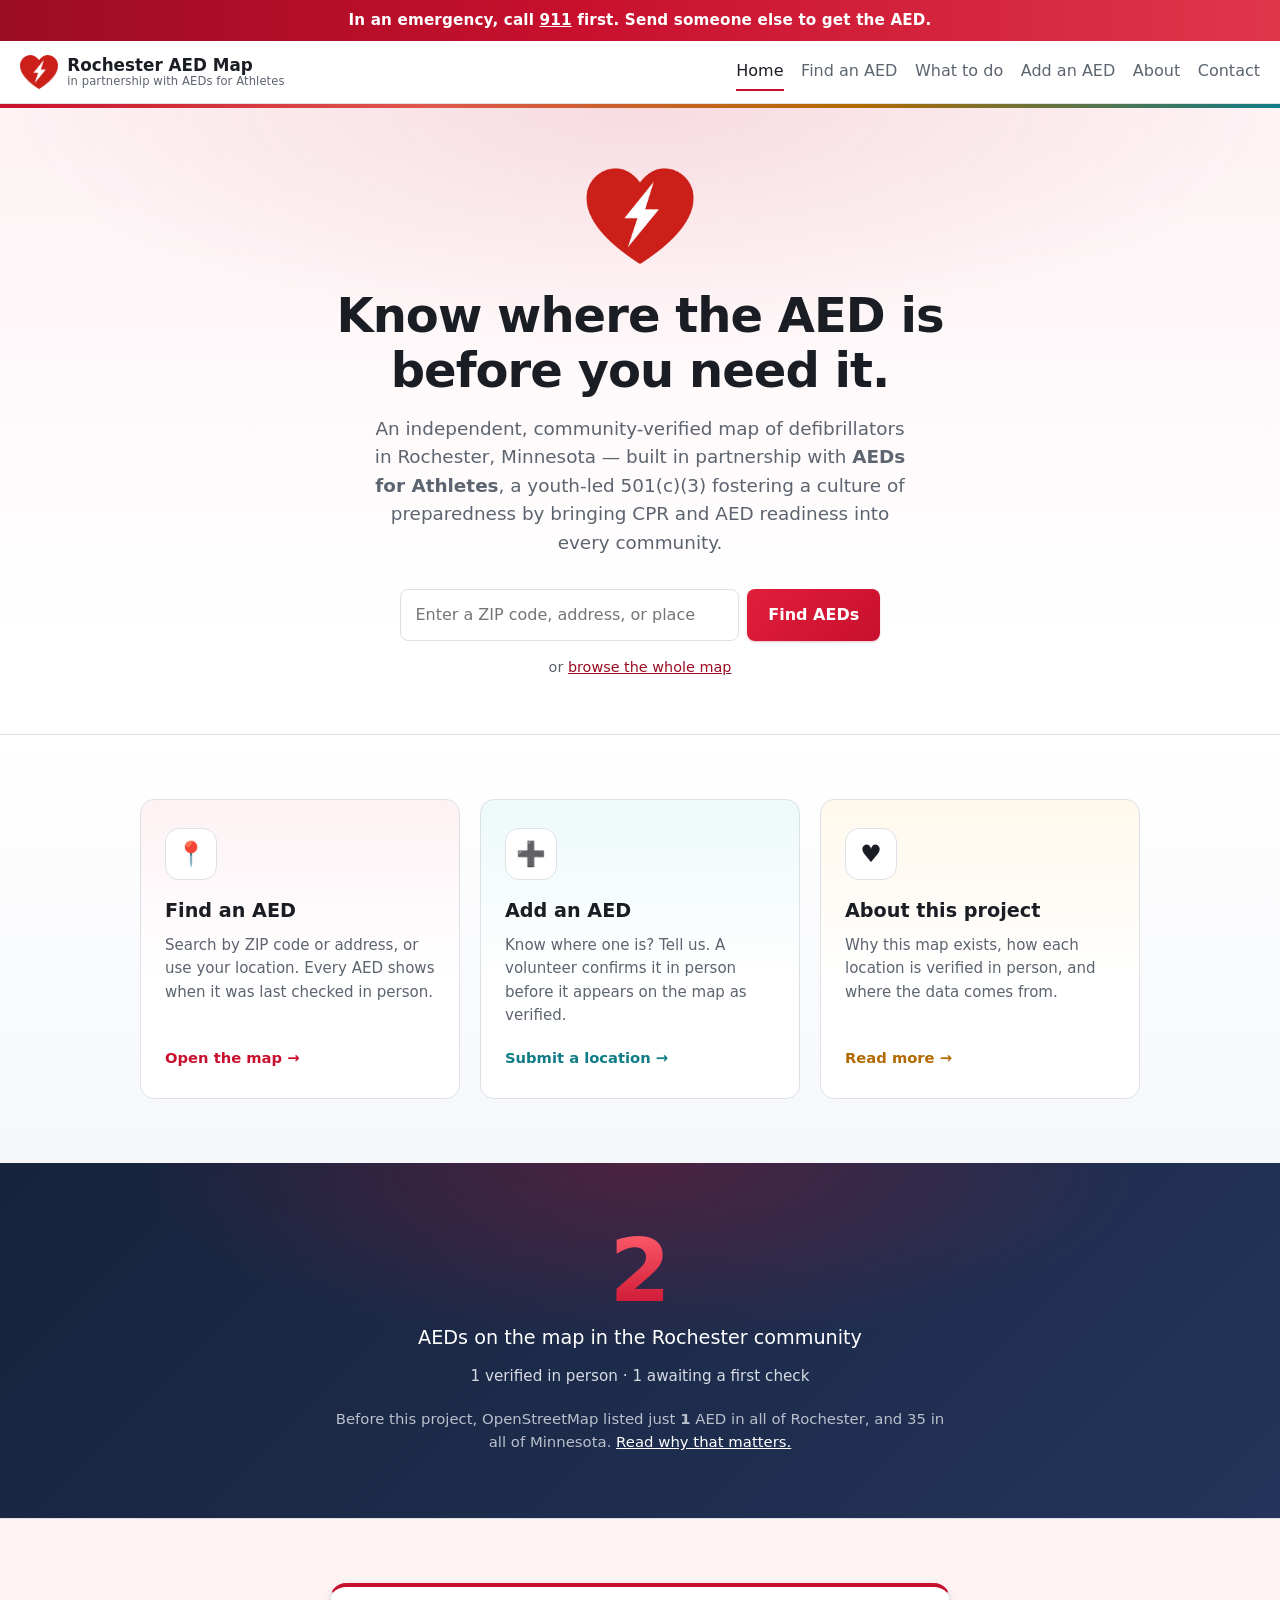
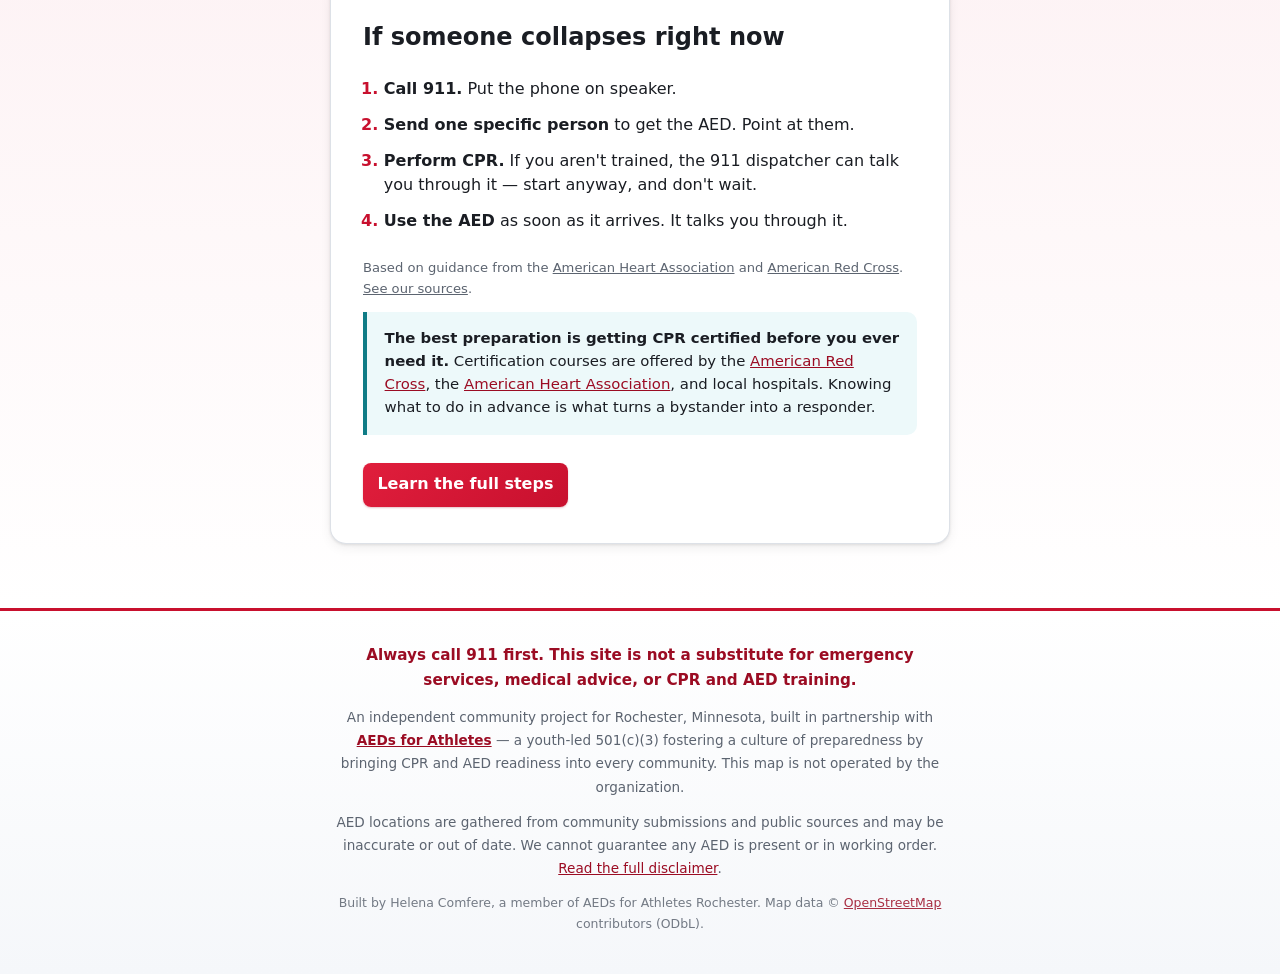
==== index.html @ b0da5bcc "Initial commit: Rochester AED Map A community-verified map of AED locations in Rochester, Minnesota," ====
<!DOCTYPE html>
<html lang="en">
<head>
  <meta charset="utf-8">
  <meta name="viewport" content="width=device-width, initial-scale=1">
  <title>Rochester AED Map — Find a Defibrillator Near You</title>
  <link rel="icon" href="assets/img/logo.png">
  <meta name="description" content="Find verified AED locations across the Rochester community, learn what to do in a cardiac emergency, and add AEDs you know about.">
  <link rel="stylesheet" href="assets/css/styles.css">
  <script src="assets/js/reveal.js"></script>
</head>
<body>

<div class="emergency-bar">
  In an emergency, call <a href="tel:911">911</a> first. Send someone else to get the AED.
</div>

<header class="site-header">
  <a class="brand" href="index.html" aria-label="Rochester AED Map — go to home page">
    <img class="brand-logo" src="assets/img/logo.png" alt="">
    <span class="brand-text">
      <span class="brand-name">Rochester AED Map</span>
      <span class="brand-sub">in partnership with AEDs for Athletes</span>
    </span>
  </a>
  <nav class="site-nav">
    <a href="index.html" aria-current="page">Home</a>
    <a href="find.html">Find an AED</a>
    <a href="info.html">What to do</a>
    <a href="submit.html">Add an AED</a>
    <a href="about.html">About</a>
    <a href="contact.html">Contact</a>
  </nav>
</header>

<div class="warning-bar" id="example-warning" hidden>
  <strong>Development mode:</strong> the data file still contains example placeholder
  records. They are excluded from the counts below, but must be removed before launch.
</div>

<main>
  <section class="hero">
    <div class="hero-inner">
      <img class="hero-logo" src="assets/img/logo.png" alt="">
      <h1>Know where the AED is<br>before you need it.</h1>
      <p class="hero-lede">
        An independent, community-verified map of defibrillators in Rochester,
        Minnesota — built in partnership with <strong>AEDs for Athletes</strong>, a
        youth-led 501(c)(3) fostering a culture of preparedness by bringing CPR and
        AED readiness into every community.
      </p>

      <form class="hero-search" action="find.html" method="get">
        <input type="search" name="q" placeholder="Enter a ZIP code, address, or place" aria-label="Search for AEDs near a ZIP code or address">
        <button class="btn" type="submit">Find AEDs</button>
      </form>
      <p class="hero-alt">
        or <a href="find.html">browse the whole map</a>
      </p>
    </div>
  </section>

  <section class="cards-section">
    <div class="cards">

      <a class="card card-find" href="find.html">
        <span class="card-icon" aria-hidden="true">📍</span>
        <h2>Find an AED</h2>
        <p>
          Search by ZIP code or address, or use your location. Every AED shows
          when it was last checked in person.
        </p>
        <span class="card-link">Open the map →</span>
      </a>

      <a class="card card-add" href="submit.html">
        <span class="card-icon" aria-hidden="true">➕</span>
        <h2>Add an AED</h2>
        <p>
          Know where one is? Tell us. A volunteer confirms it in person before
          it appears on the map as verified.
        </p>
        <span class="card-link">Submit a location →</span>
      </a>

      <a class="card card-about" href="about.html">
        <span class="card-icon" aria-hidden="true">♥</span>
        <h2>About this project</h2>
        <p>
          Why this map exists, how each location is verified in person, and
          where the data comes from.
        </p>
        <span class="card-link">Read more →</span>
      </a>

    </div>
  </section>

  <!-- Numbers here are filled in from data/aeds.json by stats.js.
       The text below is only a fallback for if that file fails to load. -->
  <section class="stat-band">
    <div class="stat-inner">
      <p class="stat-number" id="stat-count">1</p>
      <p class="stat-label" id="stat-label">AED on the map in the Rochester community</p>
      <p class="stat-breakdown" id="stat-breakdown"></p>
      <p class="stat-note" id="stat-note">
        OpenStreetMap lists <strong>1</strong> AED in all of Rochester, and 35 in all
        of Minnesota. The devices exist — they just aren't written down anywhere the
        public can reach. <a href="about.html">Read why that matters.</a>
      </p>
    </div>
  </section>

  <section class="emergency-section">
    <div class="emergency-inner">
      <h2>If someone collapses right now</h2>
      <ol class="quick-steps">
        <li><strong>Call 911.</strong> Put the phone on speaker.</li>
        <li><strong>Send one specific person</strong> to get the AED. Point at them.</li>
        <li><strong>Perform CPR.</strong> If you aren't trained, the 911 dispatcher can
          talk you through it — start anyway, and don't wait.</li>
        <li><strong>Use the AED</strong> as soon as it arrives. It talks you through it.</li>
      </ol>
      <p class="source">
        Based on guidance from the
        <a href="https://cpr.heart.org/" target="_blank" rel="noopener">American Heart Association</a>
        and <a href="https://www.redcross.org/take-a-class/cpr" target="_blank" rel="noopener">American Red Cross</a>.
        <a href="info.html#sources">See our sources</a>.
      </p>

      <p class="cpr-note">
        <strong>The best preparation is getting CPR certified before you ever need it.</strong>
        Certification courses are offered by the
        <a href="https://www.redcross.org/take-a-class/cpr" target="_blank" rel="noopener">American Red Cross</a>,
        the <a href="https://cpr.heart.org/" target="_blank" rel="noopener">American Heart Association</a>,
        and local hospitals. Knowing what to do in advance is what turns a bystander
        into a responder.
      </p>

      <a class="btn" href="info.html">Learn the full steps</a>
    </div>
  </section>
</main>

<footer class="site-footer">
  <p class="footer-strong">
    Always call 911 first. This site is not a substitute for emergency services,
    medical advice, or CPR and AED training.
  </p>
  <p>
    An independent community project for Rochester, Minnesota, built in partnership with
    <a href="https://www.aedsforathletes.com/" target="_blank" rel="noopener"><strong>AEDs for Athletes</strong></a>
    — a youth-led 501(c)(3) fostering a culture of preparedness by bringing CPR and AED
    readiness into every community. This map is not operated by the organization.
  </p>
  <p>
    AED locations are gathered from community submissions and public sources and may be
    inaccurate or out of date. We cannot guarantee any AED is present or in working
    order. <a href="about.html#disclaimer">Read the full disclaimer</a>.
  </p>
  <p class="footer-fine">
    Built by Helena Comfere, a member of AEDs for Athletes Rochester.
    Map data &copy; <a href="https://www.openstreetmap.org/copyright">OpenStreetMap</a>
    contributors (ODbL).
  </p>
</footer>

<script src="assets/js/data.js"></script>
<script src="assets/js/stats.js"></script>
</body>
</html>
---- assets/css/styles.css ----
:root {
  /* Brand */
  --red: #c8102e;
  --red-dark: #9b0c23;
  --red-tint: #fdf2f4;

  /* Supporting accents. Used for decoration and section variety only —
     never to signal how trustworthy an AED record is. */
  --teal: #0f7c86;
  --teal-tint: #edf9fa;
  --amber: #b26a00;
  --amber-tint: #fff8ec;
  --navy: #16233c;
  --navy-2: #24345a;

  --ink: #1a1d23;
  --muted: #5c6470;
  --line: #dde1e7;
  --bg: #ffffff;
  --bg-soft: #f5f7fa;

  /* Status colors carry meaning on the map and in the legend. Changing these
     changes what the site is telling people, so treat them as fixed. */
  --fresh: #1a7f4b;
  --aging: #b26a00;
  --stale: #8a8f98;
  --reported: #2563c9;
  --example: #c8102e;

  --radius: 8px;
  --shadow: 0 1px 3px rgba(0, 0, 0, .1), 0 4px 12px rgba(0, 0, 0, .06);
  --shadow-lg: 0 6px 16px rgba(22, 35, 60, .1), 0 16px 40px rgba(22, 35, 60, .08);
}

html { scroll-behavior: smooth; }

/* ---------- scroll reveal ----------
   The hidden state is only applied when JS is running (html.js-reveal), so if
   the script fails the page still shows everything. */
.js-reveal .reveal {
  opacity: 0;
  transform: translateY(18px);
}
.js-reveal .reveal-in {
  opacity: 1;
  transform: none;
  transition: opacity .6s cubic-bezier(.16, 1, .3, 1),
              transform .6s cubic-bezier(.16, 1, .3, 1);
}

/* Anyone who has asked their system to reduce motion gets the content with no
   movement at all — this audience includes people who find motion unpleasant. */
@media (prefers-reduced-motion: reduce) {
  html { scroll-behavior: auto; }
  .js-reveal .reveal { opacity: 1; transform: none; }
  .js-reveal .reveal-in { transition: none; }
  * { animation-duration: .01ms !important; transition-duration: .01ms !important; }
}

* { box-sizing: border-box; }

body {
  margin: 0;
  font-family: system-ui, -apple-system, "Segoe UI", Roboto, sans-serif;
  color: var(--ink);
  background: var(--bg);
  line-height: 1.55;
}

/* Large tap targets and readable type: a chunk of the audience is older
   adults, and everyone using this is stressed. */
button, input, select, textarea { font: inherit; }
a { color: var(--red-dark); }

/* ---------- header ---------- */
.site-header {
  position: sticky;
  top: 0;
  z-index: 500;
  display: flex;
  align-items: center;
  gap: 1.5rem;
  padding: .75rem 1.25rem;
  border-bottom: 1px solid var(--line);
  background: rgba(255, 255, 255, .88);
  backdrop-filter: saturate(180%) blur(12px);
  -webkit-backdrop-filter: saturate(180%) blur(12px);
  transition: box-shadow .25s ease, background .25s ease;
}
/* scrolled class is added by reveal.js once the page moves off the top */
.site-header.scrolled {
  box-shadow: 0 1px 0 var(--line), 0 4px 20px rgba(22, 35, 60, .07);
  background: rgba(255, 255, 255, .96);
}

/* The map page fills the viewport, so a sticky header would eat into it. */
body:has(.map-layout) .site-header { position: static; }
/* Clicking the logo or the name goes home from any page. The padding and the
   matching negative margin widen the clickable area without moving anything. */
.brand {
  display: flex;
  align-items: center;
  gap: .55rem;
  font-weight: 700;
  font-size: 1.05rem;
  color: var(--ink);
  text-decoration: none;
  white-space: nowrap;
  padding: .4rem .6rem;
  margin: -.4rem -.6rem;
  border-radius: 10px;
  cursor: pointer;
  transition: background .2s ease, color .2s ease;
}
.brand:hover { background: var(--red-tint); color: var(--red-dark); }
.brand:active { background: #fbe6ea; }
.brand:focus-visible {
  outline: 2px solid var(--red);
  outline-offset: 2px;
  background: var(--red-tint);
}
/* Two-line lockup: the map's own name, with the partnership underneath so the
   relationship is visible on every page rather than only in the footer. */
.brand-text { display: flex; flex-direction: column; line-height: 1.15; }
.brand-name { font-weight: 700; font-size: 1.05rem; }
.brand-sub {
  font-weight: 500;
  font-size: .72rem;
  color: var(--muted);
  letter-spacing: .01em;
}
.brand:hover .brand-sub { color: var(--red-dark); }

.brand:hover .brand-logo { transform: scale(1.06); }
.brand-logo { transition: transform .2s cubic-bezier(.16, 1, .3, 1); }

/* Clicking the logo from an inner page plays one heartbeat before going home.
   The `beating` class is added by reveal.js, which then waits for the animation
   to finish. Timing here and HEARTBEAT_MS there describe the same beat — if you
   change the duration below, change it there too. */
.brand.beating .brand-logo {
  animation: brand-heartbeat .7s cubic-bezier(.22, 1, .36, 1);
}
.brand.beating { background: var(--red-tint); color: var(--red-dark); }

/* lub-dub: a strong beat, a smaller second one, then rest. */
@keyframes brand-heartbeat {
  0%   { transform: scale(1);    filter: none; }
  14%  { transform: scale(1.28); filter: drop-shadow(0 0 6px rgba(200, 16, 46,.45)); }
  28%  { transform: scale(1); }
  42%  { transform: scale(1.16); filter: drop-shadow(0 0 4px rgba(200, 16, 46,.3)); }
  58%  { transform: scale(1);    filter: none; }
  100% { transform: scale(1);    filter: none; }
}
/* logo.png has a transparent background (generated from the original JPEG by
   flood-filling the outer white; the enclosed lightning bolt stays white).
   It can sit on any background, light or dark. */
.brand-logo {
  height: 34px;
  width: auto;
  display: block;
  flex: none;
}

.hero-logo {
  height: 96px;
  width: auto;
  margin: 0 auto 1.5rem;
  display: block;
}
.site-nav { display: flex; gap: 1.1rem; margin-left: auto; flex-wrap: wrap; }
.site-nav a {
  color: var(--muted);
  text-decoration: none;
  font-weight: 500;
  padding: .35rem 0;
  border-bottom: 2px solid transparent;
}
.site-nav a:hover { color: var(--ink); }
.site-nav a[aria-current="page"] { color: var(--ink); border-bottom-color: var(--red); }

/* ---------- emergency banner ---------- */
.emergency-bar {
  background: linear-gradient(90deg, var(--red-dark), var(--red) 45%, #e0364c);
  color: #fff;
  text-align: center;
  padding: .55rem 1rem;
  font-weight: 600;
  font-size: .95rem;
  letter-spacing: .01em;
}
.emergency-bar a { color: #fff; }

.warning-bar {
  background: #fff4e5;
  border-bottom: 1px solid #f0c88a;
  color: #7a4b00;
  padding: .6rem 1.25rem;
  font-size: .9rem;
}

/* ---------- map layout ---------- */
.map-layout {
  display: grid;
  grid-template-columns: 360px 1fr;
  height: calc(100vh - 108px);
  min-height: 460px;
}
#map { height: 100%; width: 100%; }

.sidebar {
  border-right: 1px solid var(--line);
  display: flex;
  flex-direction: column;
  overflow: hidden;
  background: var(--bg);
}
.search-box { padding: 1rem; border-bottom: 1px solid var(--line); }
.search-row { display: flex; gap: .5rem; }
.search-box input {
  flex: 1;
  padding: .6rem .7rem;
  border: 1px solid var(--line);
  border-radius: var(--radius);
  min-width: 0;
}
.search-box input:focus { outline: 2px solid var(--red); outline-offset: 1px; }

.btn {
  display: inline-block;
  padding: .6rem .9rem;
  border: 0;
  border-radius: var(--radius);
  background: linear-gradient(135deg, #e01e3c, var(--red));
  color: #fff;
  font-weight: 600;
  cursor: pointer;
  text-decoration: none;
  box-shadow: 0 1px 2px rgba(155, 12, 35, .25);
  transition: transform .18s cubic-bezier(.16, 1, .3, 1),
              box-shadow .18s ease, filter .18s ease;
}
.btn:hover {
  filter: brightness(1.06);
  transform: translateY(-1px);
  box-shadow: 0 4px 14px rgba(200, 16, 46, .3);
}
.btn:active { transform: translateY(0); }
.btn-secondary { background: var(--bg-soft); color: var(--ink); border: 1px solid var(--line); }
.btn-secondary:hover { background: #e9edf3; }
.btn-locate { width: 100%; margin-top: .5rem; }

.search-status { font-size: .85rem; color: var(--muted); margin-top: .5rem; min-height: 1.2em; }

.results { overflow-y: auto; flex: 1; }
.results-head {
  padding: .7rem 1rem;
  font-size: .8rem;
  text-transform: uppercase;
  letter-spacing: .04em;
  color: var(--muted);
  border-bottom: 1px solid var(--line);
}

.aed-card {
  padding: .85rem 1rem;
  border-bottom: 1px solid var(--line);
  cursor: pointer;
  background: none;
  border-left: 0; border-right: 0; border-top: 0;
  width: 100%;
  text-align: left;
  display: block;
}
.aed-card:hover { background: var(--bg-soft); }
.aed-card h3 { margin: 0 0 .25rem; font-size: .98rem; }
.aed-card p { margin: .15rem 0; font-size: .87rem; color: var(--muted); }
.aed-dist { font-variant-numeric: tabular-nums; }

/* ---------- trust badges ---------- */
.badge {
  display: inline-block;
  padding: .12rem .5rem;
  border-radius: 999px;
  font-size: .74rem;
  font-weight: 700;
  letter-spacing: .01em;
  color: #fff;
  margin-bottom: .3rem;
}
.badge-fresh { background: var(--fresh); }
.badge-aging { background: var(--aging); }
.badge-stale { background: var(--stale); }
.badge-reported { background: var(--reported); }
.badge-unverified { background: var(--stale); }
.badge-example { background: var(--example); }

/* Map pins mirror the badge colors so the legend reads the same everywhere. */
.pin {
  width: 22px; height: 22px;
  border-radius: 50% 50% 50% 0;
  transform: rotate(-45deg);
  border: 2px solid #fff;
  box-shadow: 0 1px 4px rgba(0,0,0,.4);
}
.pin-fresh { background: var(--fresh); }
.pin-aging { background: var(--aging); }
.pin-stale { background: var(--stale); }
.pin-reported { background: var(--reported); }
.pin-unverified { background: var(--stale); }
.pin-example { background: var(--example); }

.legend {
  padding: .8rem 1rem;
  border-top: 1px solid var(--line);
  font-size: .82rem;
  background: var(--bg-soft);
}
.legend h4 { margin: 0 0 .45rem; font-size: .78rem; text-transform: uppercase; color: var(--muted); letter-spacing: .04em; }
.legend-item { display: flex; align-items: center; gap: .45rem; margin: .22rem 0; }
.legend-dot { width: 11px; height: 11px; border-radius: 50%; flex: none; }

/* ---------- popup ---------- */
.popup h3 { margin: 0 0 .3rem; font-size: 1rem; }
.popup p { margin: .2rem 0; font-size: .87rem; }
.popup .detail { color: var(--muted); }
.popup-actions { margin-top: .6rem; display: flex; gap: .4rem; flex-wrap: wrap; }
.popup-actions a {
  font-size: .82rem;
  padding: .35rem .6rem;
  border: 1px solid var(--line);
  border-radius: 6px;
  text-decoration: none;
}

/* ---------- content pages ---------- */
.page { max-width: 760px; margin: 0 auto; padding: 2.5rem 1.25rem 4rem; }
.page h1 {
  font-size: 2.1rem;
  margin: 0 0 .4rem;
  line-height: 1.2;
  letter-spacing: -.015em;
}
/* Short accent rule under each section heading. */
.page h2 {
  font-size: 1.3rem;
  margin: 2.4rem 0 .7rem;
  padding-bottom: .45rem;
  position: relative;
}
.page h2::after {
  content: "";
  position: absolute;
  left: 0; bottom: 0;
  width: 2.5rem; height: 3px;
  border-radius: 2px;
  background: linear-gradient(90deg, var(--red), var(--amber));
}
.page h3 { color: var(--red-dark); }
.lede { font-size: 1.12rem; color: var(--muted); margin: 0 0 1.5rem; }

.callout {
  background: linear-gradient(135deg, var(--red-tint), #fff);
  border: 1px solid var(--line);
  border-left: 4px solid var(--red);
  padding: 1.15rem 1.3rem;
  border-radius: 0 12px 12px 0;
  margin: 1.75rem 0;
}
.callout h3 { margin: 0 0 .4rem; font-size: 1rem; }
.callout p:last-child { margin-bottom: 0; }

.steps { counter-reset: step; list-style: none; padding: 0; }
.steps li {
  counter-increment: step;
  position: relative;
  padding-left: 3rem;
  margin-bottom: 1.4rem;
  min-height: 2rem;
}
.steps li::before {
  content: counter(step);
  position: absolute;
  left: 0; top: 0;
  width: 2rem; height: 2rem;
  background: var(--red);
  color: #fff;
  border-radius: 50%;
  display: grid;
  place-items: center;
  font-weight: 700;
}
.steps strong { display: block; }

/* ---------- form ---------- */
.field { margin-bottom: 1.1rem; }
.field label { display: block; font-weight: 600; margin-bottom: .3rem; font-size: .93rem; }
.field .hint { font-size: .84rem; color: var(--muted); margin: 0 0 .35rem; }
.field input, .field select, .field textarea {
  width: 100%;
  padding: .6rem .7rem;
  border: 1px solid var(--line);
  border-radius: var(--radius);
}
.field textarea { min-height: 90px; resize: vertical; }
.field input:focus, .field select:focus, .field textarea:focus { outline: 2px solid var(--red); outline-offset: 1px; }
.required { color: var(--red); }

#pick-map { height: 300px; border: 1px solid var(--line); border-radius: var(--radius); margin-bottom: .5rem; }

.form-result {
  margin-top: 1.25rem;
  padding: 1rem;
  border-radius: var(--radius);
  background: var(--bg-soft);
  border: 1px solid var(--line);
  display: none;
}
.form-result-ok {
  background: linear-gradient(135deg, #eef9f1, #fff);
  border-color: #a8d8bb;
  border-left: 4px solid var(--fresh);
}
.form-result-ok h3 { color: #14653c; margin-top: 0; }
.form-result-error {
  background: linear-gradient(135deg, var(--red-tint), #fff);
  border-left: 4px solid var(--red);
}
.form-result-error h3 { color: var(--red-dark); margin-top: 0; }

.form-result pre {
  overflow-x: auto;
  background: #fff;
  padding: .75rem;
  border-radius: 6px;
  border: 1px solid var(--line);
  font-size: .82rem;
}

/* ---------- homepage ---------- */
.hero {
  position: relative;
  overflow: hidden;
  background:
    radial-gradient(ellipse 70% 55% at 50% 0%, rgba(200, 16, 46, .10), transparent 70%),
    linear-gradient(180deg, var(--red-tint) 0%, #ffffff 85%);
  border-bottom: 1px solid var(--line);
  padding: 4rem 1.25rem 3.5rem;
}
/* Thin brand stripe across the top of the page. */
.hero::before {
  content: "";
  position: absolute;
  top: 0; left: 0; right: 0;
  height: 4px;
  background: linear-gradient(90deg, var(--red), #e0574f, var(--amber), var(--teal));
}
.hero-inner { max-width: 720px; margin: 0 auto; text-align: center; }
.hero h1 {
  font-size: clamp(2rem, 5vw, 3rem);
  line-height: 1.15;
  margin: 0 0 1rem;
  letter-spacing: -.02em;
}
.hero-lede {
  font-size: 1.15rem;
  color: var(--muted);
  margin: 0 auto 2rem;
  max-width: 34rem;
}

.hero-search {
  display: flex;
  gap: .5rem;
  max-width: 30rem;
  margin: 0 auto;
}
.hero-search input {
  flex: 1;
  min-width: 0;
  padding: .8rem .9rem;
  font-size: 1rem;
  border: 1px solid var(--line);
  border-radius: var(--radius);
  background: #fff;
}
.hero-search input:focus { outline: 2px solid var(--red); outline-offset: 1px; }
.hero-search .btn { padding: .8rem 1.3rem; white-space: nowrap; }
.hero-alt { font-size: .9rem; color: var(--muted); margin: .9rem 0 0; }

/* Three destinations. Whole card is the link — a bigger target than a text
   link, which matters for older users and for phones. */
.cards {
  max-width: 1000px;
  margin: 0 auto;
  display: grid;
  grid-template-columns: repeat(auto-fit, minmax(270px, 1fr));
  gap: 1.25rem;
}
.card {
  position: relative;
  display: flex;
  flex-direction: column;
  padding: 1.75rem 1.5rem;
  border: 1px solid var(--line);
  border-radius: 14px;
  text-decoration: none;
  color: var(--ink);
  background: var(--bg);
  overflow: hidden;
  transition: transform .25s cubic-bezier(.16, 1, .3, 1),
              box-shadow .25s ease,
              border-color .25s ease;
}
/* Each card carries its own accent, set per-card below. */
.card::before {
  content: "";
  position: absolute;
  top: 0; left: 0; right: 0;
  height: 4px;
  background: var(--accent, var(--red));
  transform: scaleX(0);
  transform-origin: left;
  transition: transform .3s cubic-bezier(.16, 1, .3, 1);
}
.card:hover {
  transform: translateY(-5px);
  box-shadow: var(--shadow-lg);
  border-color: var(--accent, var(--red));
}
.card:hover::before { transform: scaleX(1); }

.card-find   { --accent: var(--red);  background: linear-gradient(180deg, var(--red-tint), #fff 60%); }
.card-add    { --accent: var(--teal); background: linear-gradient(180deg, var(--teal-tint), #fff 60%); }
.card-about  { --accent: var(--amber); background: linear-gradient(180deg, var(--amber-tint), #fff 60%); }

.card-icon {
  display: grid;
  place-items: center;
  width: 52px; height: 52px;
  border-radius: 14px;
  background: var(--bg);
  border: 1px solid var(--line);
  font-size: 1.5rem;
  line-height: 1;
  margin-bottom: 1rem;
  transition: transform .25s cubic-bezier(.16, 1, .3, 1);
}
.card:hover .card-icon { transform: scale(1.08) rotate(-4deg); }
.card .card-link { color: var(--accent, var(--red-dark)); }
.card h2 { margin: 0 0 .5rem; font-size: 1.2rem; }
.card p { margin: 0 0 1.25rem; color: var(--muted); font-size: .94rem; flex: 1; }
.card-link { color: var(--red-dark); font-weight: 600; font-size: .92rem; }

.stat-band {
  position: relative;
  overflow: hidden;
  background:
    radial-gradient(ellipse 60% 80% at 50% 0%, rgba(200, 16, 46, .28), transparent 65%),
    linear-gradient(135deg, var(--navy) 0%, var(--navy-2) 100%);
  color: #fff;
  padding: 4rem 1.25rem;
  text-align: center;
}
.stat-inner { max-width: 620px; margin: 0 auto; position: relative; }
.stat-number {
  font-size: clamp(3.5rem, 12vw, 5.5rem);
  font-weight: 800;
  line-height: 1;
  margin: 0 0 .5rem;
  background: linear-gradient(180deg, #ff5f6d, var(--red));
  -webkit-background-clip: text;
  background-clip: text;
  color: transparent;
}
.stat-label { font-size: 1.2rem; margin: 0 0 .75rem; }
.stat-breakdown {
  font-size: .95rem;
  color: #d6dbe4;
  margin: 0 0 1.25rem;
}
.stat-breakdown:empty { display: none; }
.stat-note { font-size: .93rem; color: #b9c0cc; margin: 0; }
.stat-note a { color: #fff; }

.emergency-section {
  padding: 4rem 1.25rem;
  background: linear-gradient(180deg, var(--red-tint), #fff);
  border-top: 1px solid var(--line);
}
.emergency-inner {
  max-width: 620px;
  margin: 0 auto;
  background: #fff;
  padding: 2rem 2rem 2.25rem;
  border-radius: 16px;
  border: 1px solid var(--line);
  border-top: 4px solid var(--red);
  box-shadow: var(--shadow);
}
.emergency-inner h2 { font-size: 1.5rem; margin: 0 0 1.25rem; }
.quick-steps { padding-left: 1.3rem; margin: 0 0 1.5rem; }

.contact-email {
  font-size: 1.25rem;
  font-weight: 700;
  margin: .5rem 0 1rem;
}
.contact-email a { word-break: break-word; }

/* Inline citation under a health or safety claim. Deliberately quiet — present
   and checkable, without competing with the guidance itself. */
.source {
  display: block;
  margin-top: .45rem;
  font-size: .82rem;
  color: var(--muted);
}
.source a { color: var(--muted); text-decoration: underline; }
.source a:hover { color: var(--red-dark); }

.steps .source { font-weight: 400; }

.org-tagline {
  font-size: 1.15rem;
  font-style: italic;
  color: var(--red-dark);
  border-left: 3px solid var(--red);
  padding-left: 1rem;
  margin: 1.25rem 0;
}

.contact-form {
  background: linear-gradient(180deg, var(--bg-soft), #fff);
  border: 1px solid var(--line);
  border-top: 4px solid var(--red);
  border-radius: 14px;
  padding: 1.5rem 1.5rem 1.75rem;
  margin: 1.25rem 0 1.5rem;
}
.contact-form .field:last-of-type { margin-bottom: 1.25rem; }

/* Off-screen rather than display:none — bots skip hidden inputs, but happily
   fill anything that is merely positioned out of view. */
.honeypot {
  position: absolute;
  left: -9999px;
  width: 1px;
  height: 1px;
  overflow: hidden;
}

.contact-social { margin: .5rem 0 1rem; }
.contact-social a {
  display: inline-flex;
  align-items: center;
  gap: .5rem;
  padding: .6rem 1rem;
  border: 1px solid var(--line);
  border-radius: 999px;
  text-decoration: none;
  font-weight: 600;
  background: var(--bg);
  transition: border-color .2s ease, background .2s ease, transform .2s ease;
}
.contact-social a:hover {
  border-color: var(--red);
  background: var(--red-tint);
  transform: translateY(-1px);
}

.cpr-note {
  background: var(--teal-tint);
  border-left: 4px solid var(--teal);
  border-radius: 0 10px 10px 0;
  padding: .95rem 1.1rem;
  margin: 0 0 1.75rem;
  font-size: .93rem;
}
.quick-steps li { margin-bottom: .7rem; }
.quick-steps li::marker { color: var(--red); font-weight: 700; }

.cards-section {
  padding: 4rem 1.25rem;
  background: linear-gradient(180deg, #fff, var(--bg-soft));
}

.site-footer {
  border-top: 3px solid var(--red);
  background: linear-gradient(180deg, #fff, var(--bg-soft));
  padding: 2rem 1.25rem 2.5rem;
  font-size: .85rem;
  color: var(--muted);
  text-align: center;
  line-height: 1.7;
}
.site-footer p { max-width: 620px; margin: 0 auto .75rem; }
.site-footer p:last-child { margin-bottom: 0; }

/* The 911 line is the one piece of footer text that must not be skimmed past. */
.footer-strong {
  color: var(--red-dark);
  font-weight: 700;
  font-size: .95rem;
}
.footer-fine { font-size: .78rem; opacity: .85; }

/* Warning variant of the callout, for the disclaimer. */
.callout-warn {
  background: linear-gradient(135deg, var(--amber-tint), #fff);
  border-left-color: var(--amber);
}
.callout-warn h3 { color: #8a5200; }

@media (max-width: 760px) {
  .map-layout { grid-template-columns: 1fr; grid-template-rows: auto 55vh; height: auto; }
  .sidebar { border-right: 0; border-bottom: 1px solid var(--line); max-height: 62vh; }
  .site-header { flex-wrap: wrap; gap: .6rem 1rem; }
  .site-nav { margin-left: 0; width: 100%; }
}
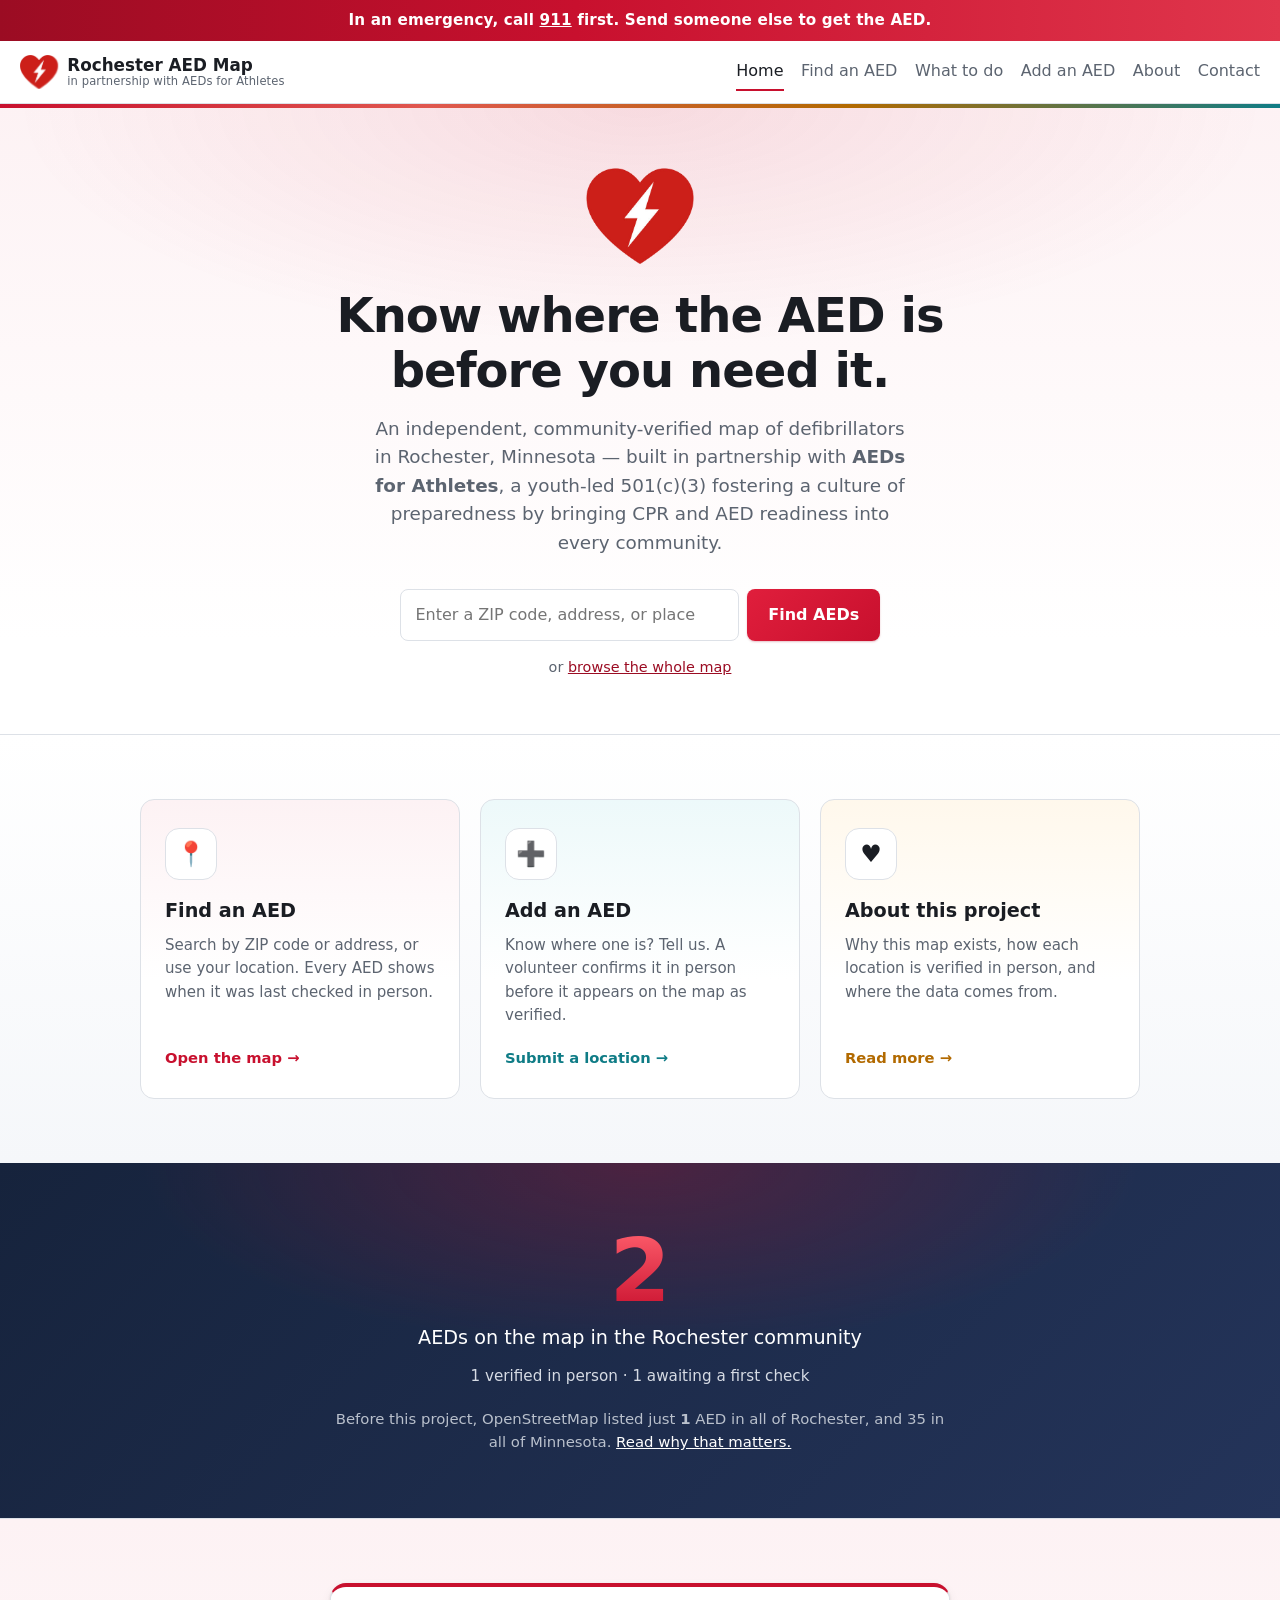
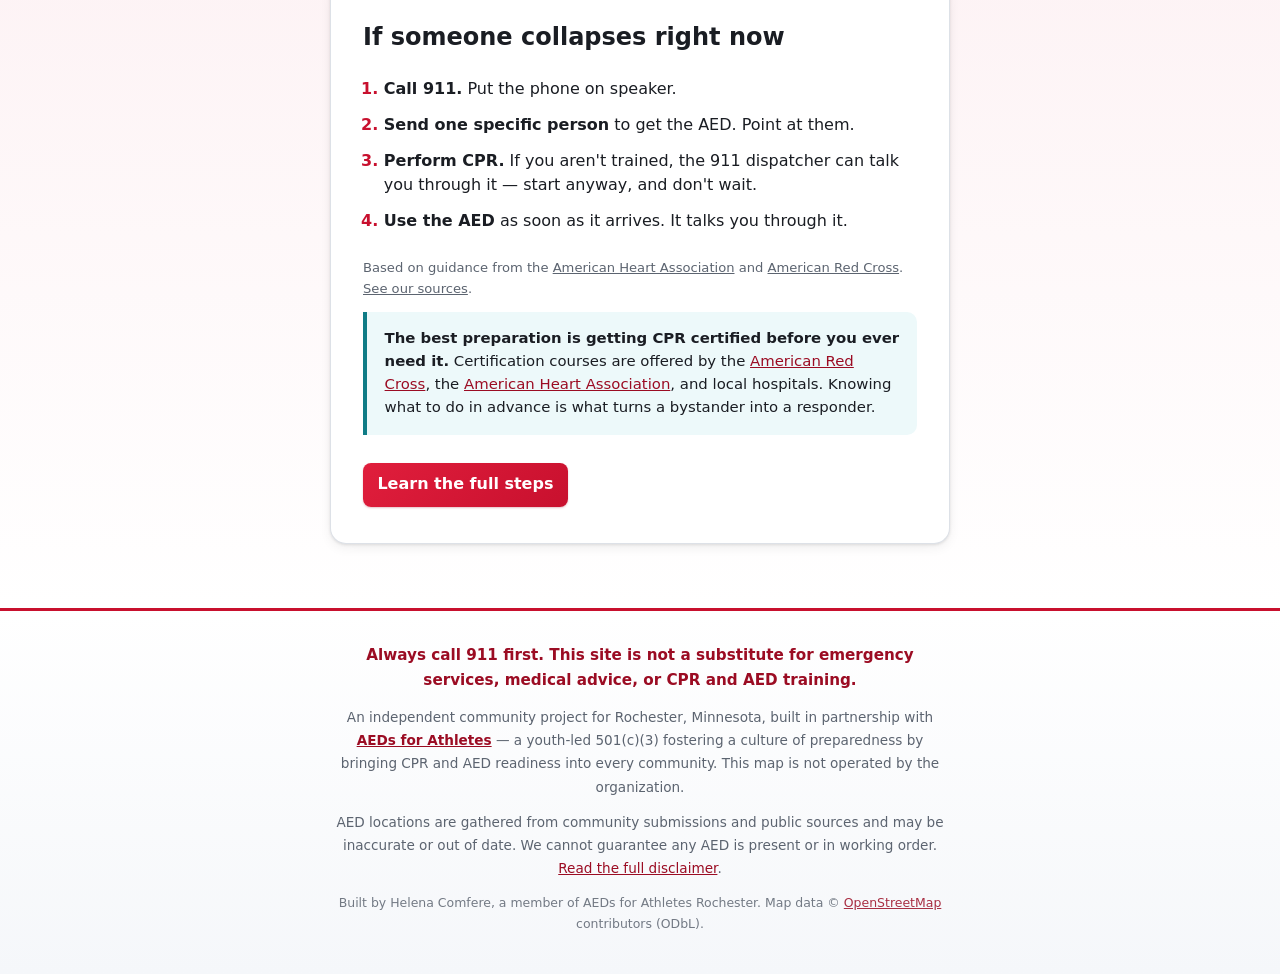
==== commit 0da28f45: "Version asset URLs so deploys are never served from stale cache Root cause of the "heartbeat doesn't" ====
--- a/index.html
+++ b/index.html
@@ -6,8 +6,8 @@
   <title>Rochester AED Map — Find a Defibrillator Near You</title>
   <link rel="icon" href="assets/img/logo.png">
   <meta name="description" content="Find verified AED locations across the Rochester community, learn what to do in a cardiac emergency, and add AEDs you know about.">
-  <link rel="stylesheet" href="assets/css/styles.css">
-  <script src="assets/js/reveal.js"></script>
+  <link rel="stylesheet" href="assets/css/styles.css?v=20260820">
+  <script src="assets/js/reveal.js?v=20260820"></script>
 </head>
 <body>
 
@@ -165,7 +165,7 @@
   </p>
 </footer>
 
-<script src="assets/js/data.js"></script>
-<script src="assets/js/stats.js"></script>
+<script src="assets/js/data.js?v=20260820"></script>
+<script src="assets/js/stats.js?v=20260820"></script>
 </body>
 </html>
--- a/assets/css/styles.css
+++ b/assets/css/styles.css
@@ -82,9 +82,11 @@
   gap: 1.5rem;
   padding: .75rem 1.25rem;
   border-bottom: 1px solid var(--line);
-  background: rgba(255, 255, 255, .88);
-  backdrop-filter: saturate(180%) blur(12px);
-  -webkit-backdrop-filter: saturate(180%) blur(12px);
+  /* No backdrop-filter here on purpose. Combined with position:sticky it
+     promotes the header to a compositing layer that suppresses repaints of its
+     children — which silently stopped the logo heartbeat from ever drawing.
+     A near-opaque background reads almost identically and has no such cost. */
+  background: rgba(255, 255, 255, .97);
   transition: box-shadow .25s ease, background .25s ease;
 }
 /* scrolled class is added by reveal.js once the page moves off the top */
@@ -131,26 +133,34 @@
 }
 .brand:hover .brand-sub { color: var(--red-dark); }
 
-.brand:hover .brand-logo { transform: scale(1.06); }
 .brand-logo { transition: transform .2s cubic-bezier(.16, 1, .3, 1); }
 
-/* Clicking the logo from an inner page plays one heartbeat before going home.
-   The `beating` class is added by reveal.js, which then waits for the animation
-   to finish. Timing here and HEARTBEAT_MS there describe the same beat — if you
-   change the duration below, change it there too. */
-.brand.beating .brand-logo {
-  animation: brand-heartbeat .7s cubic-bezier(.22, 1, .36, 1);
-}
-.brand.beating { background: var(--red-tint); color: var(--red-dark); }
-
-/* lub-dub: a strong beat, a smaller second one, then rest. */
+/* Hovering the logo makes the heart beat, and keeps beating while you stay on
+   it. Pure decoration — nothing depends on it, and it stops the moment the
+   pointer leaves. */
+.brand:hover .brand-logo,
+.brand:focus-visible .brand-logo,
+.hero-logo:hover {
+  animation: brand-heartbeat 1.3s cubic-bezier(.22, 1, .36, 1) infinite;
+}
+
+/* lub-dub: a strong beat, a smaller second one, then a rest before the next.
+   The long tail from 42% to 100% is what makes it read as a pulse rather than
+   a throb.
+
+   Deliberately transform-only. An earlier version also animated `filter:
+   drop-shadow(...)` for a glow, which worked in isolation but never repainted
+   inside the header — .site-header has `backdrop-filter`, and a filtered child
+   of a backdrop-filtered parent is a known compositing bug in WebKit and Blink.
+   Transforms composite on their own layer and are unaffected. Do not add a
+   filter here. */
 @keyframes brand-heartbeat {
-  0%   { transform: scale(1);    filter: none; }
-  14%  { transform: scale(1.28); filter: drop-shadow(0 0 6px rgba(200, 16, 46,.45)); }
-  28%  { transform: scale(1); }
-  42%  { transform: scale(1.16); filter: drop-shadow(0 0 4px rgba(200, 16, 46,.3)); }
-  58%  { transform: scale(1);    filter: none; }
-  100% { transform: scale(1);    filter: none; }
+  0%   { transform: scale(1); }
+  10%  { transform: scale(1.24); }
+  20%  { transform: scale(1); }
+  30%  { transform: scale(1.14); }
+  42%  { transform: scale(1); }
+  100% { transform: scale(1); }
 }
 /* logo.png has a transparent background (generated from the original JPEG by
    flood-filling the outer white; the enclosed lightning bolt stays white).
@@ -160,6 +170,12 @@
   width: auto;
   display: block;
   flex: none;
+  /* Force this image onto its own compositing layer. The header is
+     position:sticky with a backdrop-filter, which promotes it to a layer whose
+     children's repaints get suppressed — the heartbeat animation runs but never
+     draws. Promoting the logo itself makes it repaint independently. Without
+     this the animation is silently invisible in the header only. */
+  will-change: transform;
 }
 
 .hero-logo {
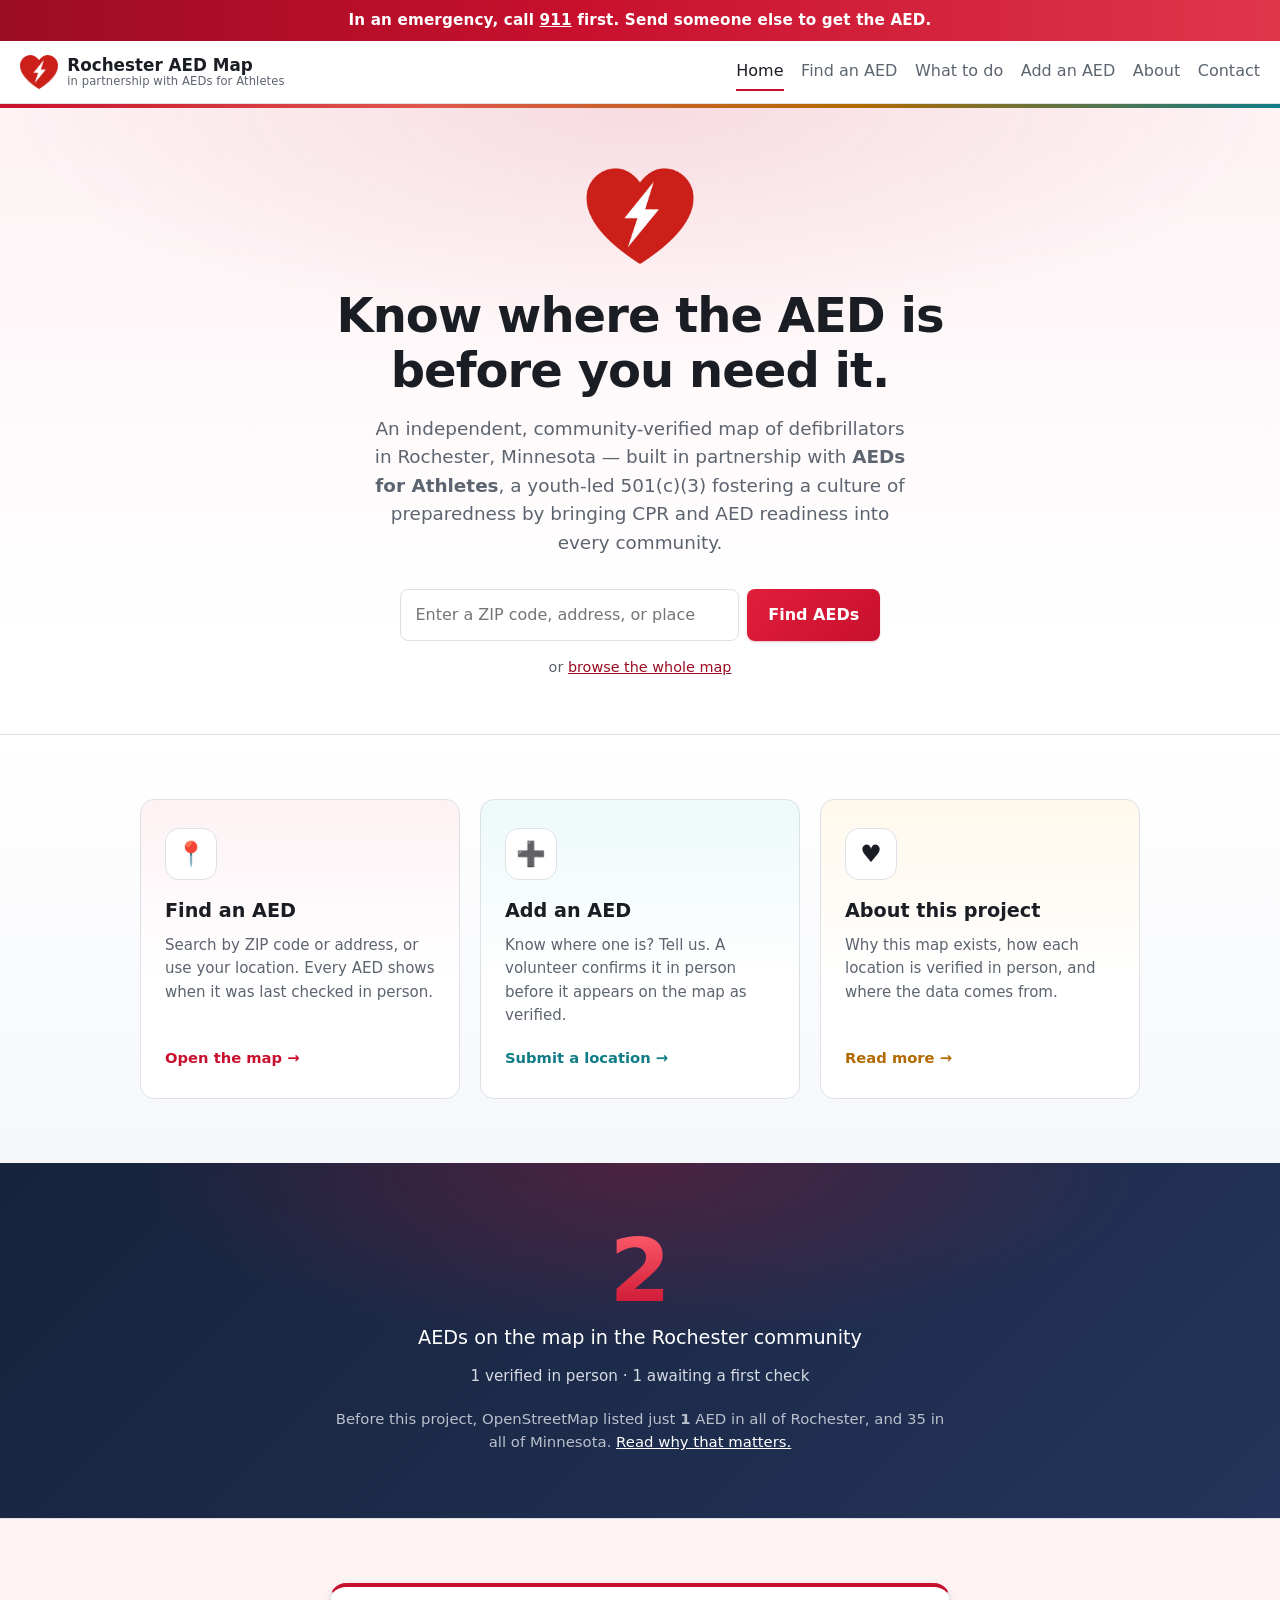
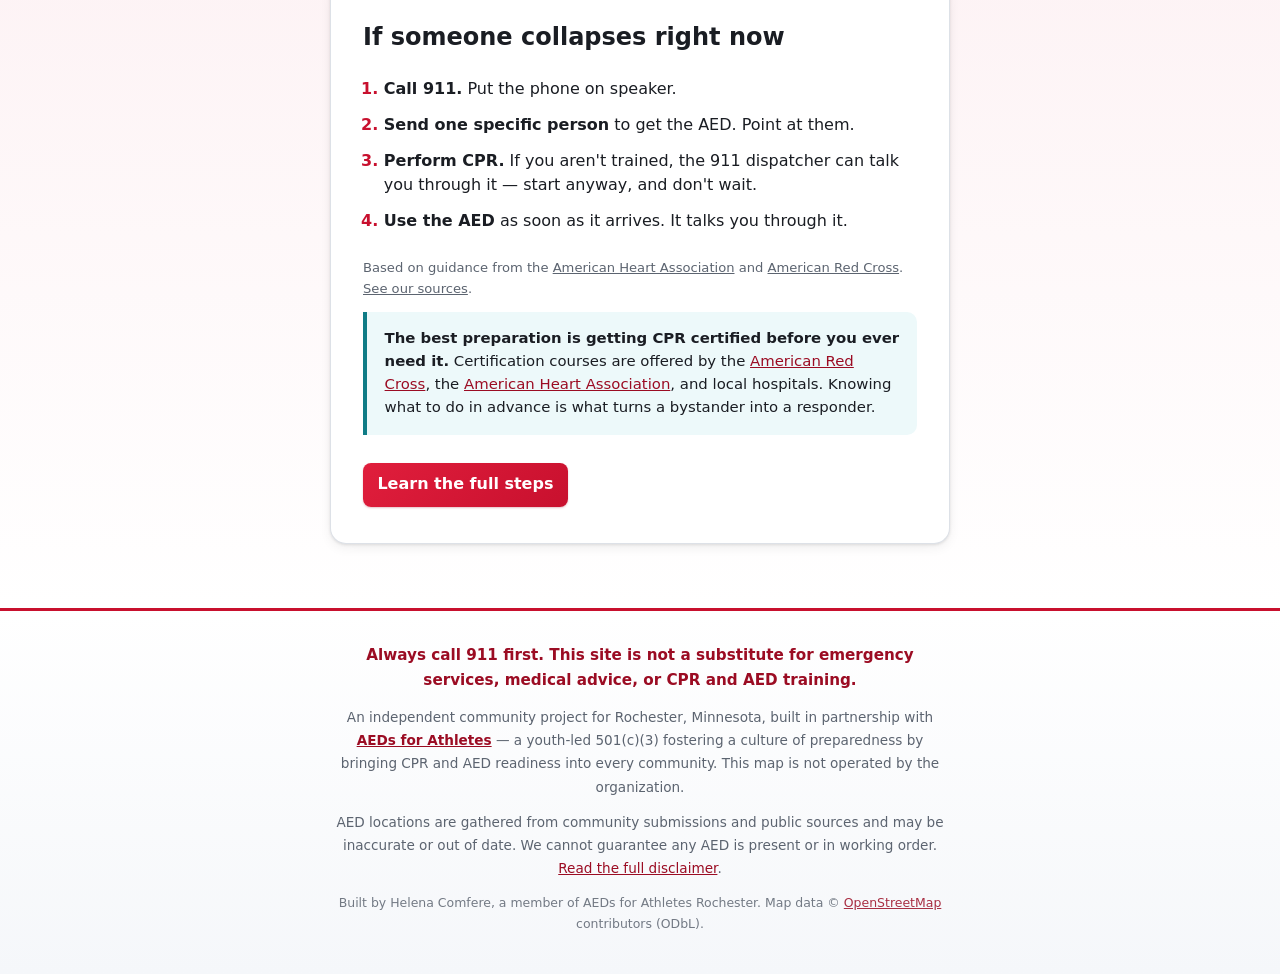
==== commit 17884ad4: "Drop the hover beat; hero logo now beats twice on load The heart animates in one place only: two bea" ====
--- a/index.html
+++ b/index.html
@@ -6,8 +6,8 @@
   <title>Rochester AED Map — Find a Defibrillator Near You</title>
   <link rel="icon" href="assets/img/logo.png">
   <meta name="description" content="Find verified AED locations across the Rochester community, learn what to do in a cardiac emergency, and add AEDs you know about.">
-  <link rel="stylesheet" href="assets/css/styles.css?v=20260820">
-  <script src="assets/js/reveal.js?v=20260820"></script>
+  <link rel="stylesheet" href="assets/css/styles.css?v=20260820c">
+  <script src="assets/js/reveal.js?v=20260820c"></script>
 </head>
 <body>
 
@@ -165,7 +165,7 @@
   </p>
 </footer>
 
-<script src="assets/js/data.js?v=20260820"></script>
-<script src="assets/js/stats.js?v=20260820"></script>
+<script src="assets/js/data.js?v=20260820c"></script>
+<script src="assets/js/stats.js?v=20260820c"></script>
 </body>
 </html>
--- a/assets/css/styles.css
+++ b/assets/css/styles.css
@@ -133,15 +133,14 @@
 }
 .brand:hover .brand-sub { color: var(--red-dark); }
 
-.brand-logo { transition: transform .2s cubic-bezier(.16, 1, .3, 1); }
-
-/* Hovering the logo makes the heart beat, and keeps beating while you stay on
-   it. Pure decoration — nothing depends on it, and it stops the moment the
-   pointer leaves. */
-.brand:hover .brand-logo,
-.brand:focus-visible .brand-logo,
-.hero-logo:hover {
-  animation: brand-heartbeat 1.3s cubic-bezier(.22, 1, .36, 1) infinite;
+/* Two beats when the homepage loads, then still. This is the only place the
+   heart animates — there is no hover beat.
+
+   Shorthand order: name, duration, easing, delay, iterations. The delay lets
+   the hero's fade-in settle first, since the logo is part of the scroll-reveal
+   group and would otherwise start beating while still fading up. */
+.hero-logo {
+  animation: brand-heartbeat 1s cubic-bezier(.22, 1, .36, 1) .45s 2;
 }
 
 /* lub-dub: a strong beat, a smaller second one, then a rest before the next.
@@ -149,11 +148,11 @@
    a throb.
 
    Deliberately transform-only. An earlier version also animated `filter:
-   drop-shadow(...)` for a glow, which worked in isolation but never repainted
-   inside the header — .site-header has `backdrop-filter`, and a filtered child
-   of a backdrop-filtered parent is a known compositing bug in WebKit and Blink.
-   Transforms composite on their own layer and are unaffected. Do not add a
-   filter here. */
+   drop-shadow(...)` for a glow, which never repainted when the header still had
+   a backdrop-filter — a filtered child of a backdrop-filtered parent is a known
+   compositing bug in WebKit and Blink. That backdrop-filter is gone now, but
+   transforms composite cleanly on their own layer, so keep this transform-only
+   rather than reintroducing the problem. */
 @keyframes brand-heartbeat {
   0%   { transform: scale(1); }
   10%  { transform: scale(1.24); }
@@ -170,12 +169,6 @@
   width: auto;
   display: block;
   flex: none;
-  /* Force this image onto its own compositing layer. The header is
-     position:sticky with a backdrop-filter, which promotes it to a layer whose
-     children's repaints get suppressed — the heartbeat animation runs but never
-     draws. Promoting the logo itself makes it repaint independently. Without
-     this the animation is silently invisible in the header only. */
-  will-change: transform;
 }
 
 .hero-logo {
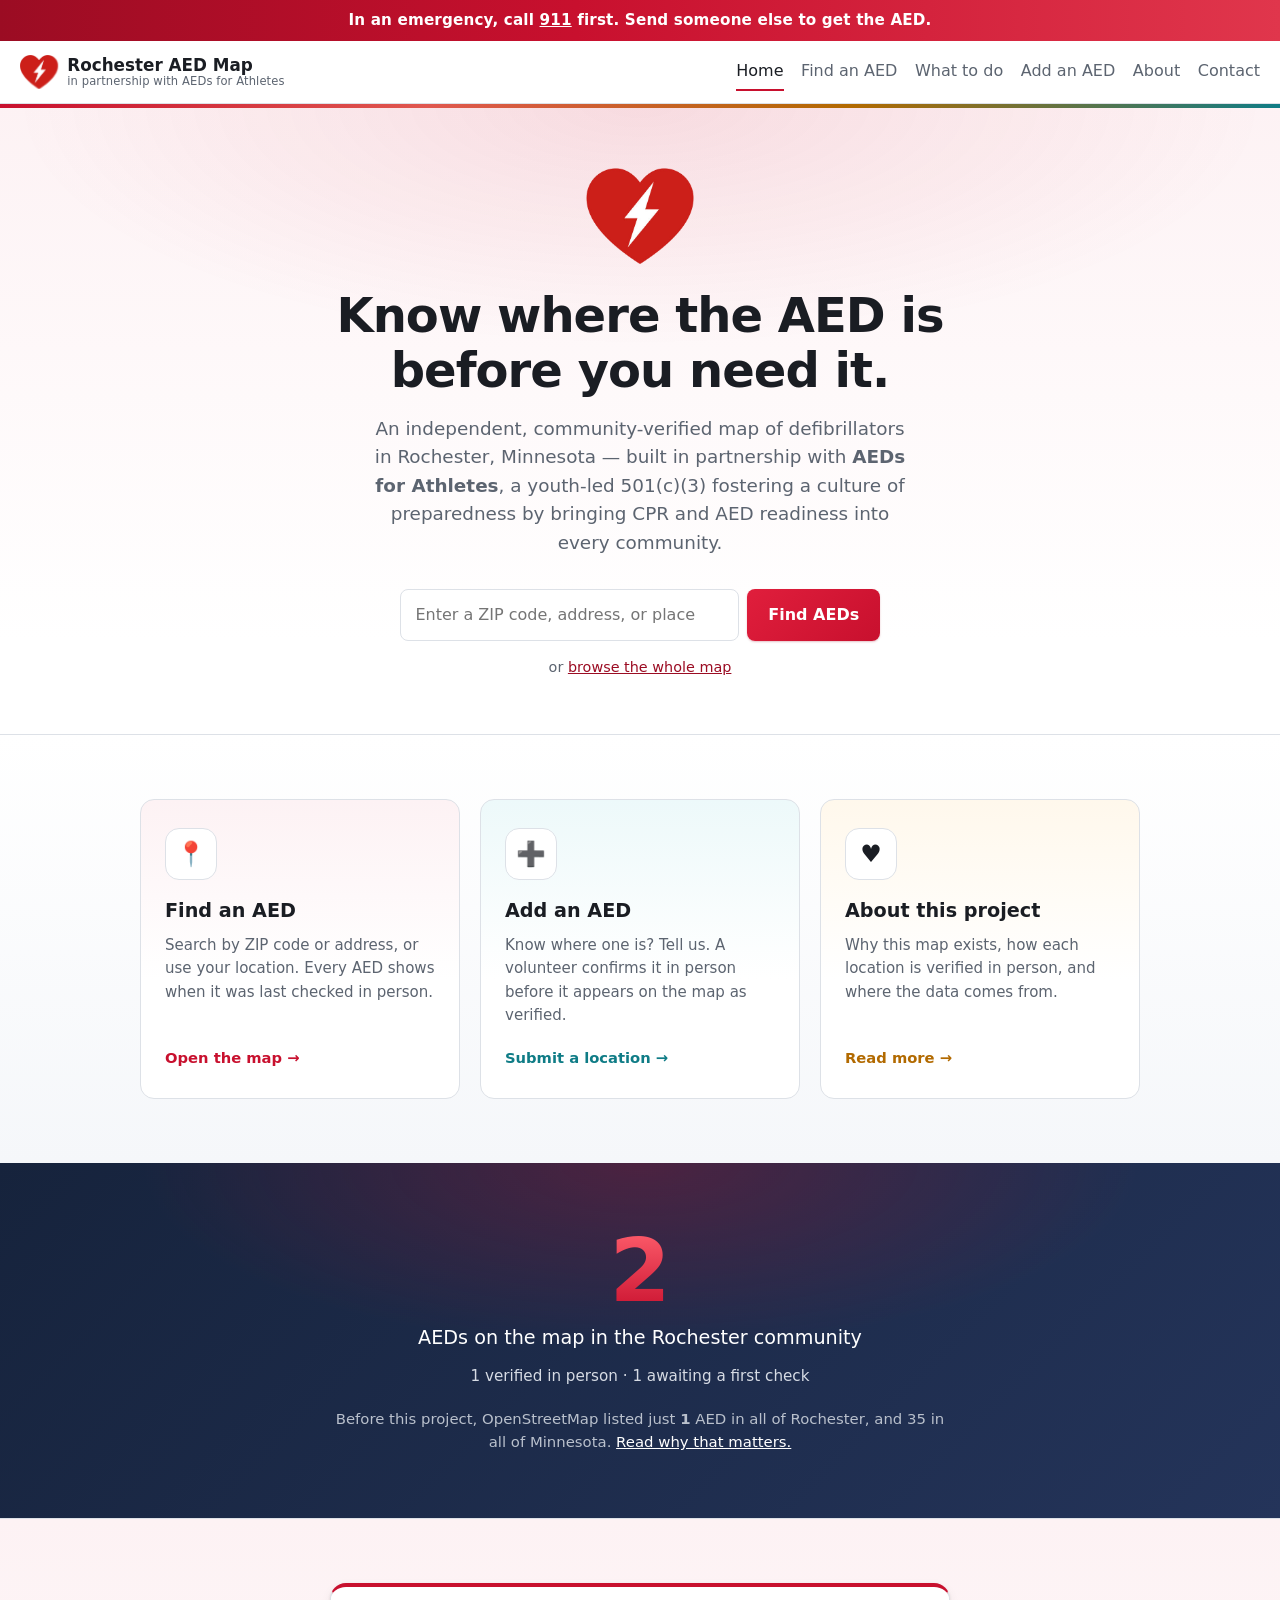
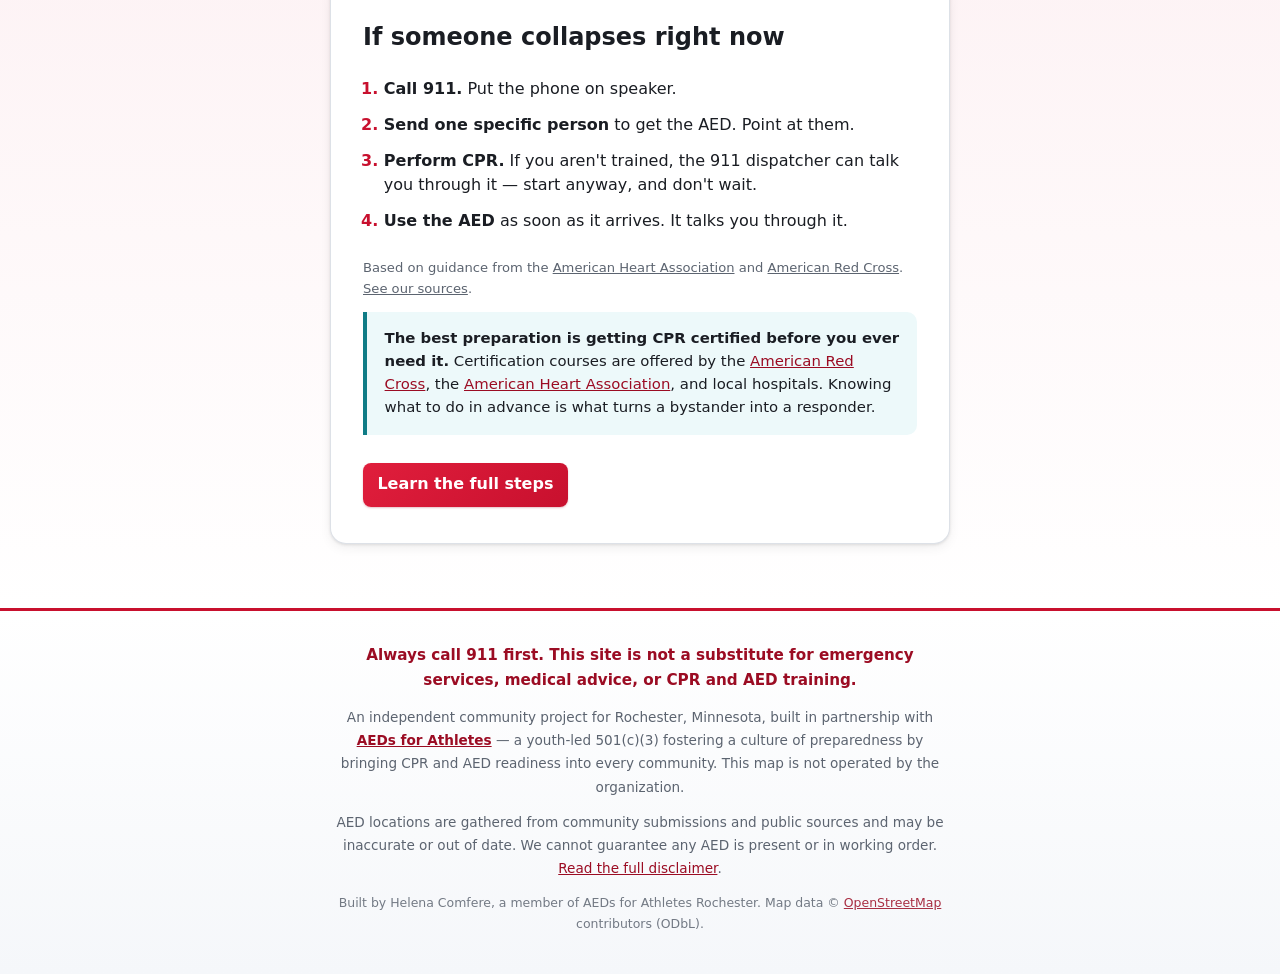
==== commit 09045bb6: "Beat the header logo on hover again, keep the hero intro separate Two distinct behaviours now:   - h" ====
--- a/index.html
+++ b/index.html
@@ -6,8 +6,8 @@
   <title>Rochester AED Map — Find a Defibrillator Near You</title>
   <link rel="icon" href="assets/img/logo.png">
   <meta name="description" content="Find verified AED locations across the Rochester community, learn what to do in a cardiac emergency, and add AEDs you know about.">
-  <link rel="stylesheet" href="assets/css/styles.css?v=20260820c">
-  <script src="assets/js/reveal.js?v=20260820c"></script>
+  <link rel="stylesheet" href="assets/css/styles.css?v=20260820d">
+  <script src="assets/js/reveal.js?v=20260820d"></script>
 </head>
 <body>
 
@@ -165,7 +165,7 @@
   </p>
 </footer>
 
-<script src="assets/js/data.js?v=20260820c"></script>
-<script src="assets/js/stats.js?v=20260820c"></script>
+<script src="assets/js/data.js?v=20260820d"></script>
+<script src="assets/js/stats.js?v=20260820d"></script>
 </body>
 </html>
--- a/assets/css/styles.css
+++ b/assets/css/styles.css
@@ -133,8 +133,15 @@
 }
 .brand:hover .brand-sub { color: var(--red-dark); }
 
-/* Two beats when the homepage loads, then still. This is the only place the
-   heart animates — there is no hover beat.
+/* Header logo: beats for as long as the pointer (or keyboard focus) stays on it.
+   Deliberately not applied to .hero-logo — that one has its own intro below and
+   should stay still once it has finished. */
+.brand:hover .brand-logo,
+.brand:focus-visible .brand-logo {
+  animation: brand-heartbeat 1.3s cubic-bezier(.22, 1, .36, 1) infinite;
+}
+
+/* Hero logo: two beats when the homepage loads, then still. No hover beat.
 
    Shorthand order: name, duration, easing, delay, iterations. The delay lets
    the hero's fade-in settle first, since the logo is part of the scroll-reveal
@@ -169,6 +176,10 @@
   width: auto;
   display: block;
   flex: none;
+  /* Own compositing layer. The header is position:sticky, and sticky parents
+     can suppress a child's repaints — which is what made this animation run
+     without ever drawing. Cheap insurance for one small image. */
+  will-change: transform;
 }
 
 .hero-logo {
